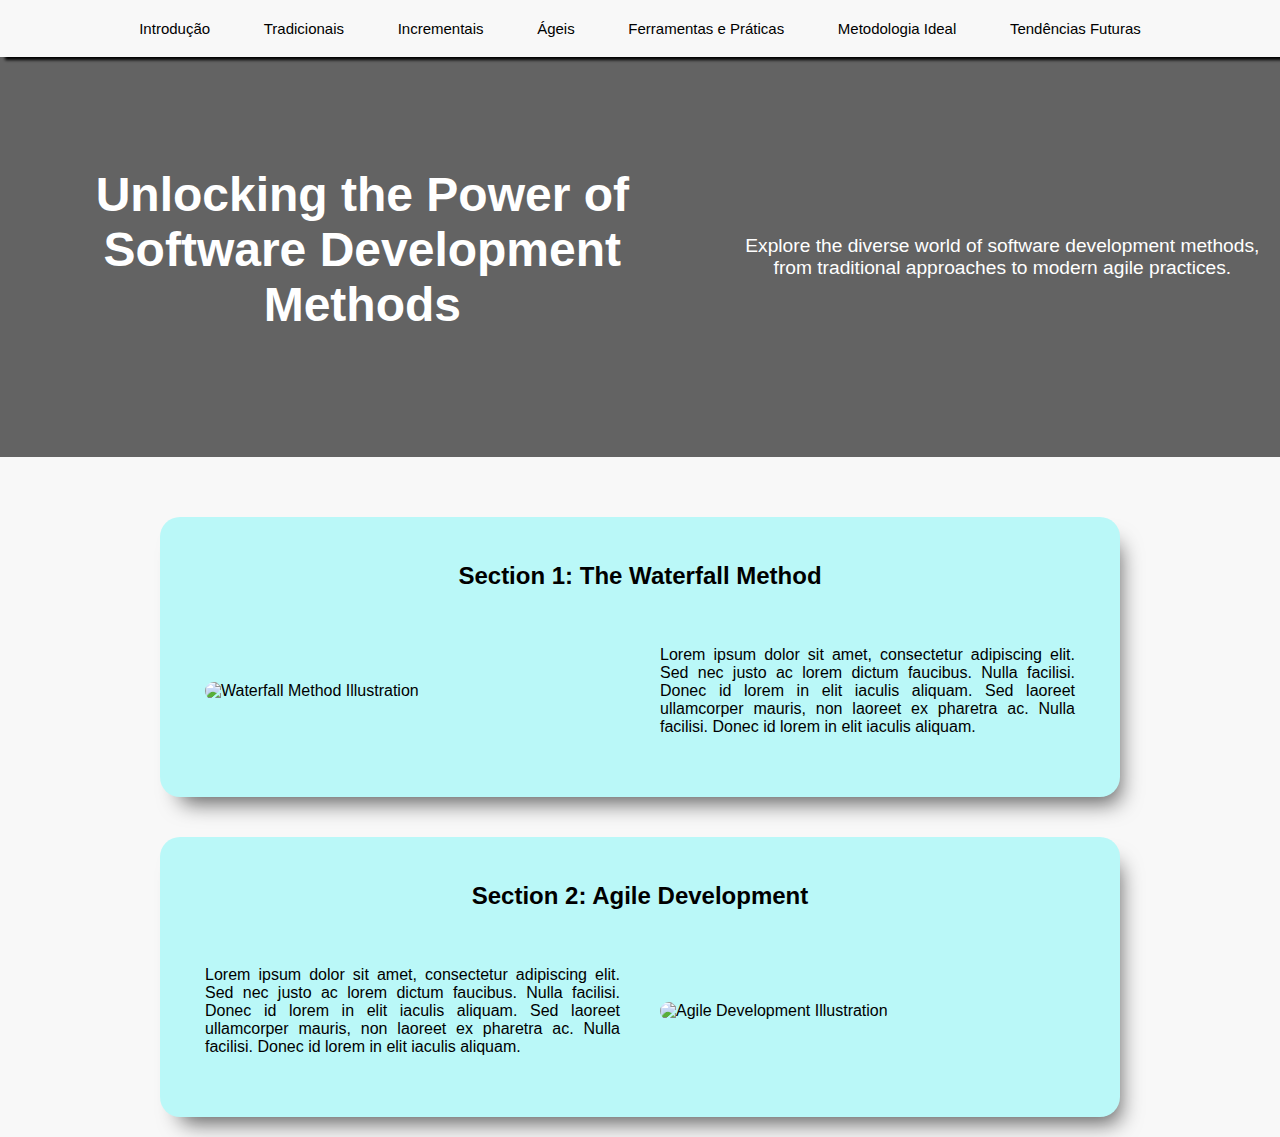
==== pages/index.html @ c5c1b8d0 "salvamento pós criação de todas as páginas e seu conteúdo base" ====
<!DOCTYPE html>
<html lang="en">

<head>
    <meta charset="UTF-8" />
    <meta name="viewport" content="width=device-width, initial-scale=1.0" />
    <link rel="stylesheet" href="/themes/styles.css" />
    <link rel="stylesheet" href="/themes/fonts.css" />
    <title>Introdução às Metodologias</title>
</head>

<body>

    <nav>
        <ul>
            <li><a href="/pages/index.html">Introdução</a></li>
            <li><a href="/pages/tradicionais.html">Tradicionais</a></li>
            <li><a href="/pages/incrementais.html">Incrementais</a></li>
            <li><a href="/pages/ageis.html">Ágeis</a></li>
            <li><a href="/pages/ferramentas.html">Ferramentas e Práticas</a></li>
            <li><a href="/pages/metodologia_ideal.html">Metodologia Ideal</a></li>
            <li><a href="/pages/tendencias.html">Tendências Futuras</a></li>
        </ul>
    </nav>
    
    <div class="hero">
        <h1>Unlocking the Power of Software Development Methods</h1>
        <p>Explore the diverse world of software development methods, from traditional approaches to modern agile
            practices.</p>
    </div>


    <div class="container">
        <section class="card">
            <h2>Section 1: The Waterfall Method</h2>
            <div class="content-row">
                <div class="content-col">
                    <img src="https://via.placeholder.com/600x400.png" alt="Waterfall Method Illustration">
                </div>
                <div class="content-col">
                    <p>Lorem ipsum dolor sit amet, consectetur adipiscing elit. Sed nec justo ac lorem dictum faucibus.
                        Nulla facilisi. Donec id lorem in elit iaculis aliquam. Sed laoreet ullamcorper mauris, non
                        laoreet ex pharetra ac. Nulla facilisi. Donec id lorem in elit iaculis aliquam.</p>
                </div>
            </div>
        </section>
        <section class="card">
            <h2>Section 2: Agile Development</h2>
            <div class="content-row">
                <div class="content-col">
                    <p>Lorem ipsum dolor sit amet, consectetur adipiscing elit. Sed nec justo ac lorem dictum faucibus.
                        Nulla facilisi. Donec id lorem in elit iaculis aliquam. Sed laoreet ullamcorper mauris, non
                        laoreet ex pharetra ac. Nulla facilisi. Donec id lorem in elit iaculis aliquam.</p>
                </div>
                <div class="content-col">
                    <img src="https://via.placeholder.com/600x400.png" alt="Agile Development Illustration">
                </div>
            </div>
        </section>
    </div>

</body </html>
---- themes/styles.css ----
body {
    background-color: #f8f8f8;
    margin: 0;
    font-family: sans-serif;
}

/* navbar */

nav {
    background-color: #f8f8f8;
    color: #fff;
    padding: 10px;
    box-shadow: 5px 3px 3px black;
    font-size: small;
}

nav ul {
    list-style: none;
    margin: 0;
    padding: 0;
    text-align: center;
}

nav li {
    display: inline-block;
    margin: 0 15px;
    padding: 10px;
}

nav a {
    text-decoration: none;
    color: #000000;
    font-size: 15px;
}

nav a:hover {
    background-color: #7cf8f8;
    border-radius: 8px;
    color: rgb(255, 255, 255);
    padding: 10px 10px;
    -webkit-box-shadow: 10px 16px 21px -10px rgba(0,0,0,0.82);
    -moz-box-shadow: 10px 16px 21px -10px rgba(0,0,0,0.82);
    box-shadow: 10px 16px 21px -10px rgba(0,0,0,0.82);
    ;}

/* hero */

.hero {
    background-image: url(https://www.appstudio.ca/blog/wp-content/uploads/2020/09/Modern-Software-Development.jpg);
    background-size: cover;
    background-position: center;
    height: 400px;
    display: flex;
    justify-content: center;
    align-items: center;
    color: #fff;
    text-align: center;
    background-blend-mode: multiply;
    background-color: rgba(0, 0, 0, 0.6);
}

.hero h1 {
    font-size: 3em;
    margin-bottom: 1em;
}

.hero p {
    font-size: 1.2em;
}

/* sections */

.container {
    max-width: 960px;
    margin: 0 auto;
    padding: 20px;
}

section {
    margin-top: 40px;
}

h2 {
    text-align: center;
    margin-bottom: 20px;
}

.content-row {
    display: flex;
    justify-content: center;
    align-items: center;
}

.content-col {
    width: 50%;
    padding: 20px;
}

.content-col img {
    max-width: 100%;
    height: auto;
    border-radius: 10px;
}

.content-col p {
    text-align: justify;
}

.card {
    background-color: #baf8f8;
    padding: 25px;
    border-radius: 20px;
    -webkit-box-shadow: 10px 16px 21px -10px rgba(0,0,0,0.62);
    -moz-box-shadow: 10px 16px 21px -10px rgba(0,0,0,0.62);
    box-shadow: 10px 16px 21px -10px rgba(0,0,0,0.62);
    ;
}
---- themes/fonts.css ----
* {
    font-family: Verdana, Geneva, Tahoma, sans-serif;
}
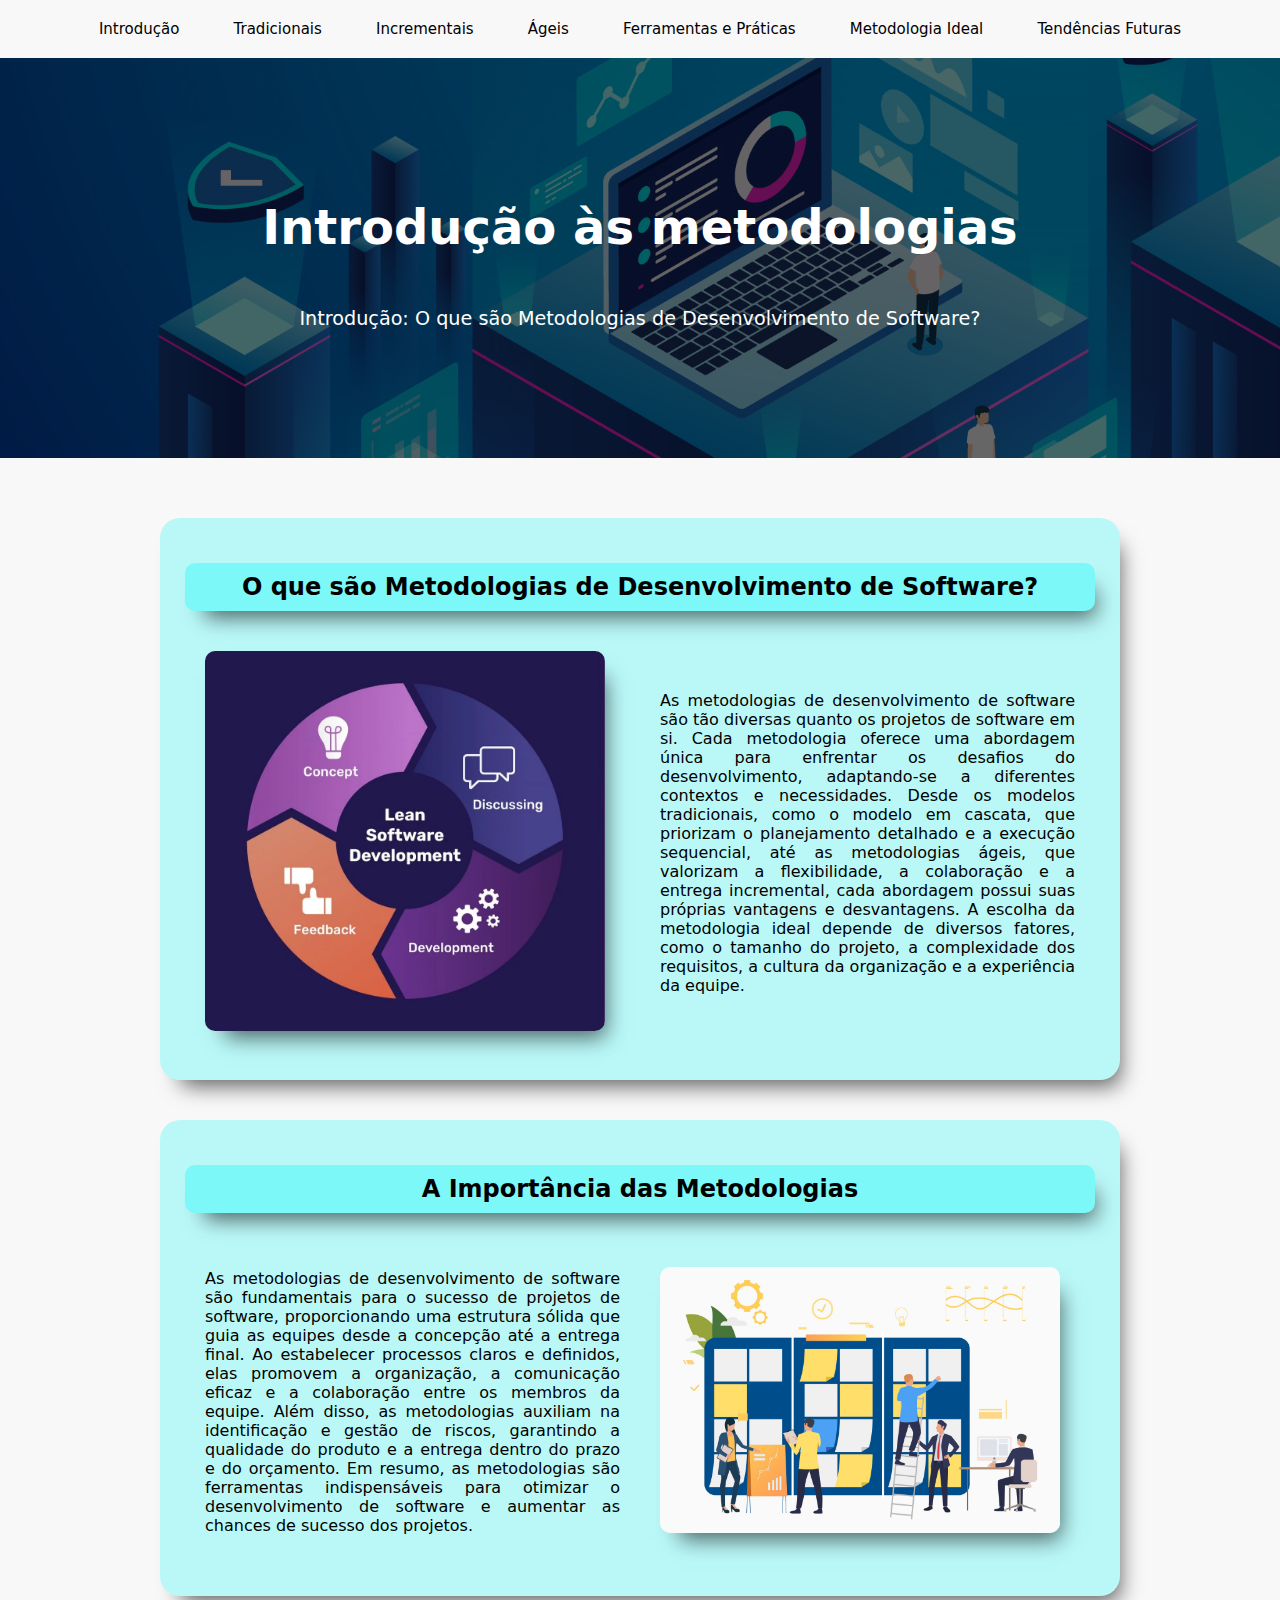
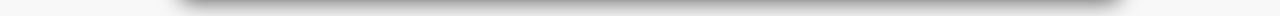
==== commit 339ec5aa: "finalização primária do conteúo necessário" ====
--- a/pages/index.html
+++ b/pages/index.html
@@ -22,38 +22,50 @@
             <li><a href="/pages/tendencias.html">Tendências Futuras</a></li>
         </ul>
     </nav>
-    
-    <div class="hero">
-        <h1>Unlocking the Power of Software Development Methods</h1>
-        <p>Explore the diverse world of software development methods, from traditional approaches to modern agile
-            practices.</p>
+
+    <div class="hero" style="background-image: url(/src/assets/image1.jpg);">
+        <h1>Introdução às metodologias</h1>
+        <p>Introdução: O que são Metodologias de Desenvolvimento de Software?</p>
     </div>
 
 
     <div class="container">
         <section class="card">
-            <h2>Section 1: The Waterfall Method</h2>
+            <h2>O que são Metodologias de Desenvolvimento de Software?</h2>
             <div class="content-row">
                 <div class="content-col">
-                    <img src="https://via.placeholder.com/600x400.png" alt="Waterfall Method Illustration">
+                    <img style="max-width: 400px;" src="/src/assets/a1.jpeg" alt="Imagem padrão de referência">
                 </div>
                 <div class="content-col">
-                    <p>Lorem ipsum dolor sit amet, consectetur adipiscing elit. Sed nec justo ac lorem dictum faucibus.
-                        Nulla facilisi. Donec id lorem in elit iaculis aliquam. Sed laoreet ullamcorper mauris, non
-                        laoreet ex pharetra ac. Nulla facilisi. Donec id lorem in elit iaculis aliquam.</p>
+                    <p>As metodologias de desenvolvimento de software são tão diversas quanto os projetos de software em
+                        si. Cada metodologia oferece uma abordagem única para enfrentar os desafios do desenvolvimento,
+                        adaptando-se a diferentes contextos e necessidades. Desde os modelos tradicionais, como o modelo
+                        em cascata, que priorizam o planejamento detalhado e a execução sequencial, até as metodologias
+                        ágeis, que valorizam a flexibilidade, a colaboração e a entrega incremental, cada abordagem
+                        possui suas próprias vantagens e desvantagens. A escolha da metodologia ideal depende de
+                        diversos fatores, como o tamanho do projeto, a complexidade dos requisitos, a cultura da
+                        organização e a experiência da equipe.
+                    </p>
                 </div>
             </div>
         </section>
         <section class="card">
-            <h2>Section 2: Agile Development</h2>
+            <h2>A Importância das Metodologias</h2>
             <div class="content-row">
                 <div class="content-col">
-                    <p>Lorem ipsum dolor sit amet, consectetur adipiscing elit. Sed nec justo ac lorem dictum faucibus.
-                        Nulla facilisi. Donec id lorem in elit iaculis aliquam. Sed laoreet ullamcorper mauris, non
-                        laoreet ex pharetra ac. Nulla facilisi. Donec id lorem in elit iaculis aliquam.</p>
+                    <p>As metodologias de desenvolvimento de software são fundamentais para o sucesso
+                        de projetos de software, proporcionando uma estrutura sólida que guia as equipes
+                        desde a concepção até a entrega final. Ao estabelecer processos claros e
+                        definidos, elas promovem a organização, a comunicação eficaz e a colaboração
+                        entre os membros da equipe. Além disso, as metodologias auxiliam na
+                        identificação e gestão de riscos, garantindo a qualidade do produto e a
+                        entrega dentro do prazo e do orçamento. Em resumo, as metodologias são
+                        ferramentas indispensáveis para otimizar o desenvolvimento de software e
+                        aumentar as chances de sucesso dos projetos.
+                    </p>
                 </div>
                 <div class="content-col">
-                    <img src="https://via.placeholder.com/600x400.png" alt="Agile Development Illustration">
+                    <img style="max-width: 400px;" src="/src/assets/a2.jpg" alt="Imagem padrão de referência">
                 </div>
             </div>
         </section>
--- a/themes/styles.css
+++ b/themes/styles.css
@@ -46,7 +46,6 @@
 /* hero */
 
 .hero {
-    background-image: url(https://www.appstudio.ca/blog/wp-content/uploads/2020/09/Modern-Software-Development.jpg);
     background-size: cover;
     background-position: center;
     height: 400px;
@@ -57,11 +56,11 @@
     text-align: center;
     background-blend-mode: multiply;
     background-color: rgba(0, 0, 0, 0.6);
+    flex-direction: column;
 }
 
 .hero h1 {
     font-size: 3em;
-    margin-bottom: 1em;
 }
 
 .hero p {
@@ -80,9 +79,21 @@
     margin-top: 40px;
 }
 
+section :hover {
+    transform: perspective(800px) rotateX(1deg);
+    transition: transform 0.3s ease-out;
+}
+
 h2 {
     text-align: center;
     margin-bottom: 20px;
+    background-color: #7cf8f8;
+    padding: 10px;
+    border-radius: 10px;
+    -webkit-box-shadow: 10px 16px 21px -10px rgba(0,0,0,0.62);
+    -moz-box-shadow: 10px 16px 21px -10px rgba(0,0,0,0.62);
+    box-shadow: 10px 16px 21px -10px rgba(0,0,0,0.62);
+    ;
 }
 
 .content-row {
@@ -97,9 +108,12 @@
 }
 
 .content-col img {
-    max-width: 100%;
     height: auto;
     border-radius: 10px;
+    -webkit-box-shadow: 10px 16px 21px -10px rgba(0,0,0,0.62);
+    -moz-box-shadow: 10px 16px 21px -10px rgba(0,0,0,0.62);
+    box-shadow: 10px 16px 21px -10px rgba(0,0,0,0.62);
+    ;
 }
 
 .content-col p {
@@ -114,4 +128,4 @@
     -moz-box-shadow: 10px 16px 21px -10px rgba(0,0,0,0.62);
     box-shadow: 10px 16px 21px -10px rgba(0,0,0,0.62);
     ;
-}
+}--- a/themes/fonts.css
+++ b/themes/fonts.css
@@ -1,3 +1,3 @@
 * {
-    font-family: Verdana, Geneva, Tahoma, sans-serif;
+    font-family:system-ui, -apple-system, BlinkMacSystemFont, 'Segoe UI', Roboto, Oxygen, Ubuntu, Cantarell, 'Open Sans', 'Helvetica Neue', sans-serif;
 }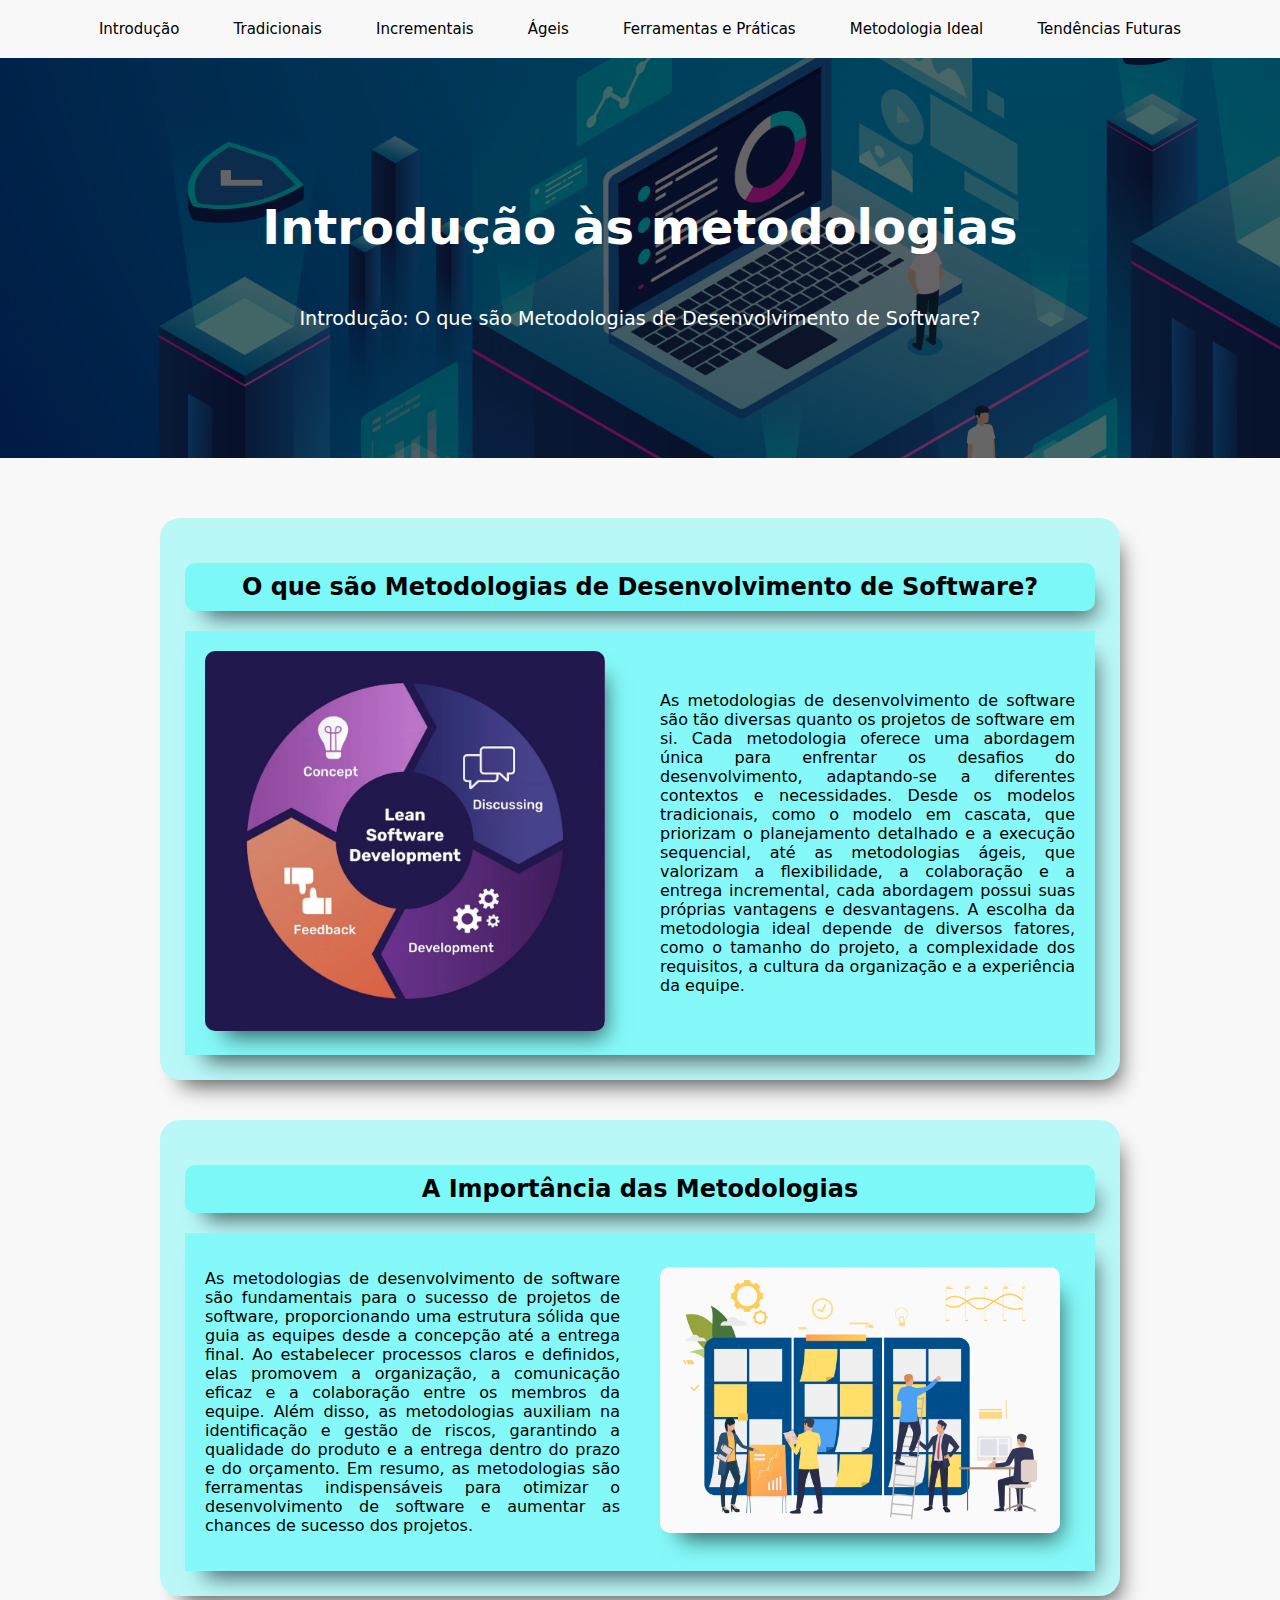
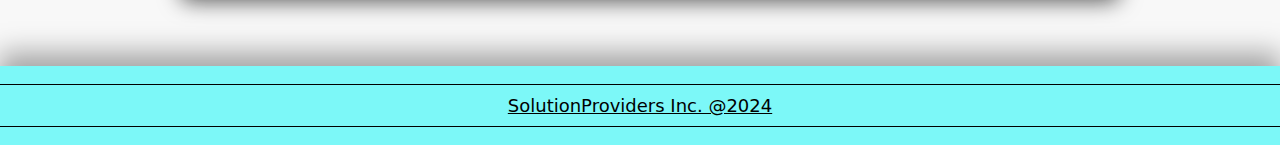
==== commit 9a32aba7: "criação e estilização footer" ====
--- a/pages/index.html
+++ b/pages/index.html
@@ -71,4 +71,8 @@
         </section>
     </div>
 
+    <footer>
+        <p>SolutionProviders Inc. @2024 </p>
+    </footer>
+
 </body </html>--- a/themes/styles.css
+++ b/themes/styles.css
@@ -100,6 +100,11 @@
     display: flex;
     justify-content: center;
     align-items: center;
+    background-color: #85f9f9;
+    -webkit-box-shadow: 10px 16px 21px -10px rgba(0,0,0,0.62);
+    -moz-box-shadow: 10px 16px 21px -10px rgba(0,0,0,0.62);
+    box-shadow: 10px 16px 21px -10px rgba(0,0,0,0.62);
+    ;
 }
 
 .content-col {
@@ -128,4 +133,26 @@
     -moz-box-shadow: 10px 16px 21px -10px rgba(0,0,0,0.62);
     box-shadow: 10px 16px 21px -10px rgba(0,0,0,0.62);
     ;
+}
+
+/* footer */
+footer {
+    background-color: #7cf8f8;
+    margin-top: 50px;
+    font-size: large;
+    color: black;
+    width: 100%;
+    height: fit-content;
+    text-align: center;
+    position: absolute;
+    -webkit-box-shadow: 0px -12px 26px 1px rgba(0,0,0,0.35);
+    -moz-box-shadow: 0px -12px 26px 1px rgba(0,0,0,0.35);
+    box-shadow: 0px -12px 26px 1px rgba(0,0,0,0.35);
+}
+
+footer p {
+    border-top: 1px solid black;
+    border-bottom: 1px solid black;
+    padding: 10px;
+    text-decoration: underline;
 }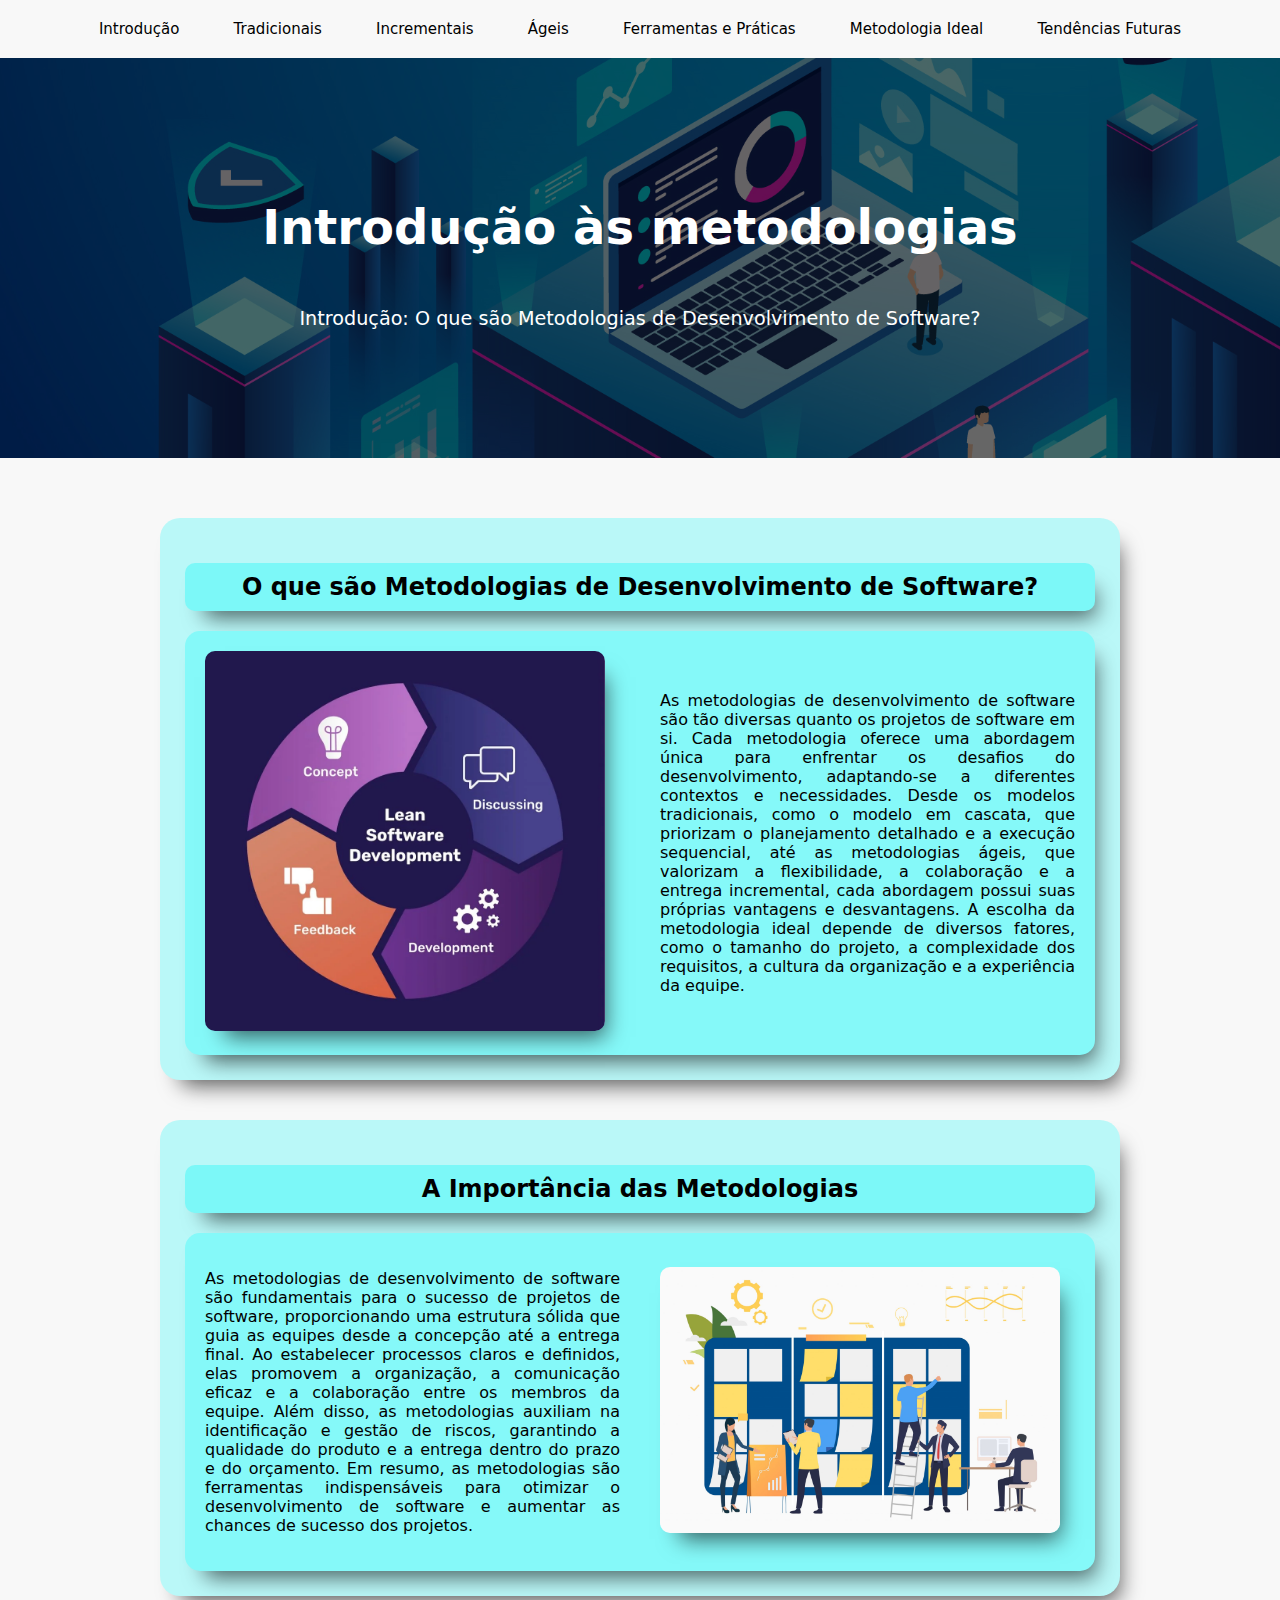
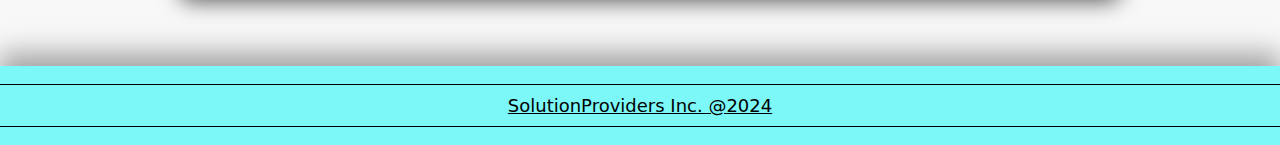
==== commit a5f6b585: "correção de erro de acesso às páginas" ====
--- a/pages/index.html
+++ b/pages/index.html
@@ -4,8 +4,8 @@
 <head>
     <meta charset="UTF-8" />
     <meta name="viewport" content="width=device-width, initial-scale=1.0" />
-    <link rel="stylesheet" href="/themes/styles.css" />
-    <link rel="stylesheet" href="/themes/fonts.css" />
+    <link rel="stylesheet" href="../themes/styles.css" />
+    <link rel="stylesheet" href="../themes/fonts.css" />
     <title>Introdução às Metodologias</title>
 </head>
 
@@ -13,17 +13,17 @@
 
     <nav>
         <ul>
-            <li><a href="/pages/index.html">Introdução</a></li>
-            <li><a href="/pages/tradicionais.html">Tradicionais</a></li>
-            <li><a href="/pages/incrementais.html">Incrementais</a></li>
-            <li><a href="/pages/ageis.html">Ágeis</a></li>
-            <li><a href="/pages/ferramentas.html">Ferramentas e Práticas</a></li>
-            <li><a href="/pages/metodologia_ideal.html">Metodologia Ideal</a></li>
-            <li><a href="/pages/tendencias.html">Tendências Futuras</a></li>
+            <li><a href="../pages/index.html">Introdução</a></li>
+            <li><a href="../pages/tradicionais.html">Tradicionais</a></li>
+            <li><a href="../pages/incrementais.html">Incrementais</a></li>
+            <li><a href="../pages/ageis.html">Ágeis</a></li>
+            <li><a href="../pages/ferramentas.html">Ferramentas e Práticas</a></li>
+            <li><a href="../pages/metodologia_ideal.html">Metodologia Ideal</a></li>
+            <li><a href="../pages/tendencias.html">Tendências Futuras</a></li>
         </ul>
     </nav>
 
-    <div class="hero" style="background-image: url(/src/assets/image1.jpg);">
+    <div class="hero" style="background-image: url(../src/assets/image1.jpg);">
         <h1>Introdução às metodologias</h1>
         <p>Introdução: O que são Metodologias de Desenvolvimento de Software?</p>
     </div>
@@ -34,7 +34,7 @@
             <h2>O que são Metodologias de Desenvolvimento de Software?</h2>
             <div class="content-row">
                 <div class="content-col">
-                    <img style="max-width: 400px;" src="/src/assets/a1.jpeg" alt="Imagem padrão de referência">
+                    <img style="max-width: 400px;" src="../src/assets/a1.jpeg" alt="Imagem padrão de referência">
                 </div>
                 <div class="content-col">
                     <p>As metodologias de desenvolvimento de software são tão diversas quanto os projetos de software em
@@ -65,7 +65,7 @@
                     </p>
                 </div>
                 <div class="content-col">
-                    <img style="max-width: 400px;" src="/src/assets/a2.jpg" alt="Imagem padrão de referência">
+                    <img style="max-width: 400px;" src="../src/assets/a2.jpg" alt="Imagem padrão de referência">
                 </div>
             </div>
         </section>
--- a/themes/styles.css
+++ b/themes/styles.css
@@ -105,6 +105,7 @@
     -moz-box-shadow: 10px 16px 21px -10px rgba(0,0,0,0.62);
     box-shadow: 10px 16px 21px -10px rgba(0,0,0,0.62);
     ;
+    border-radius: 15px;
 }
 
 .content-col {
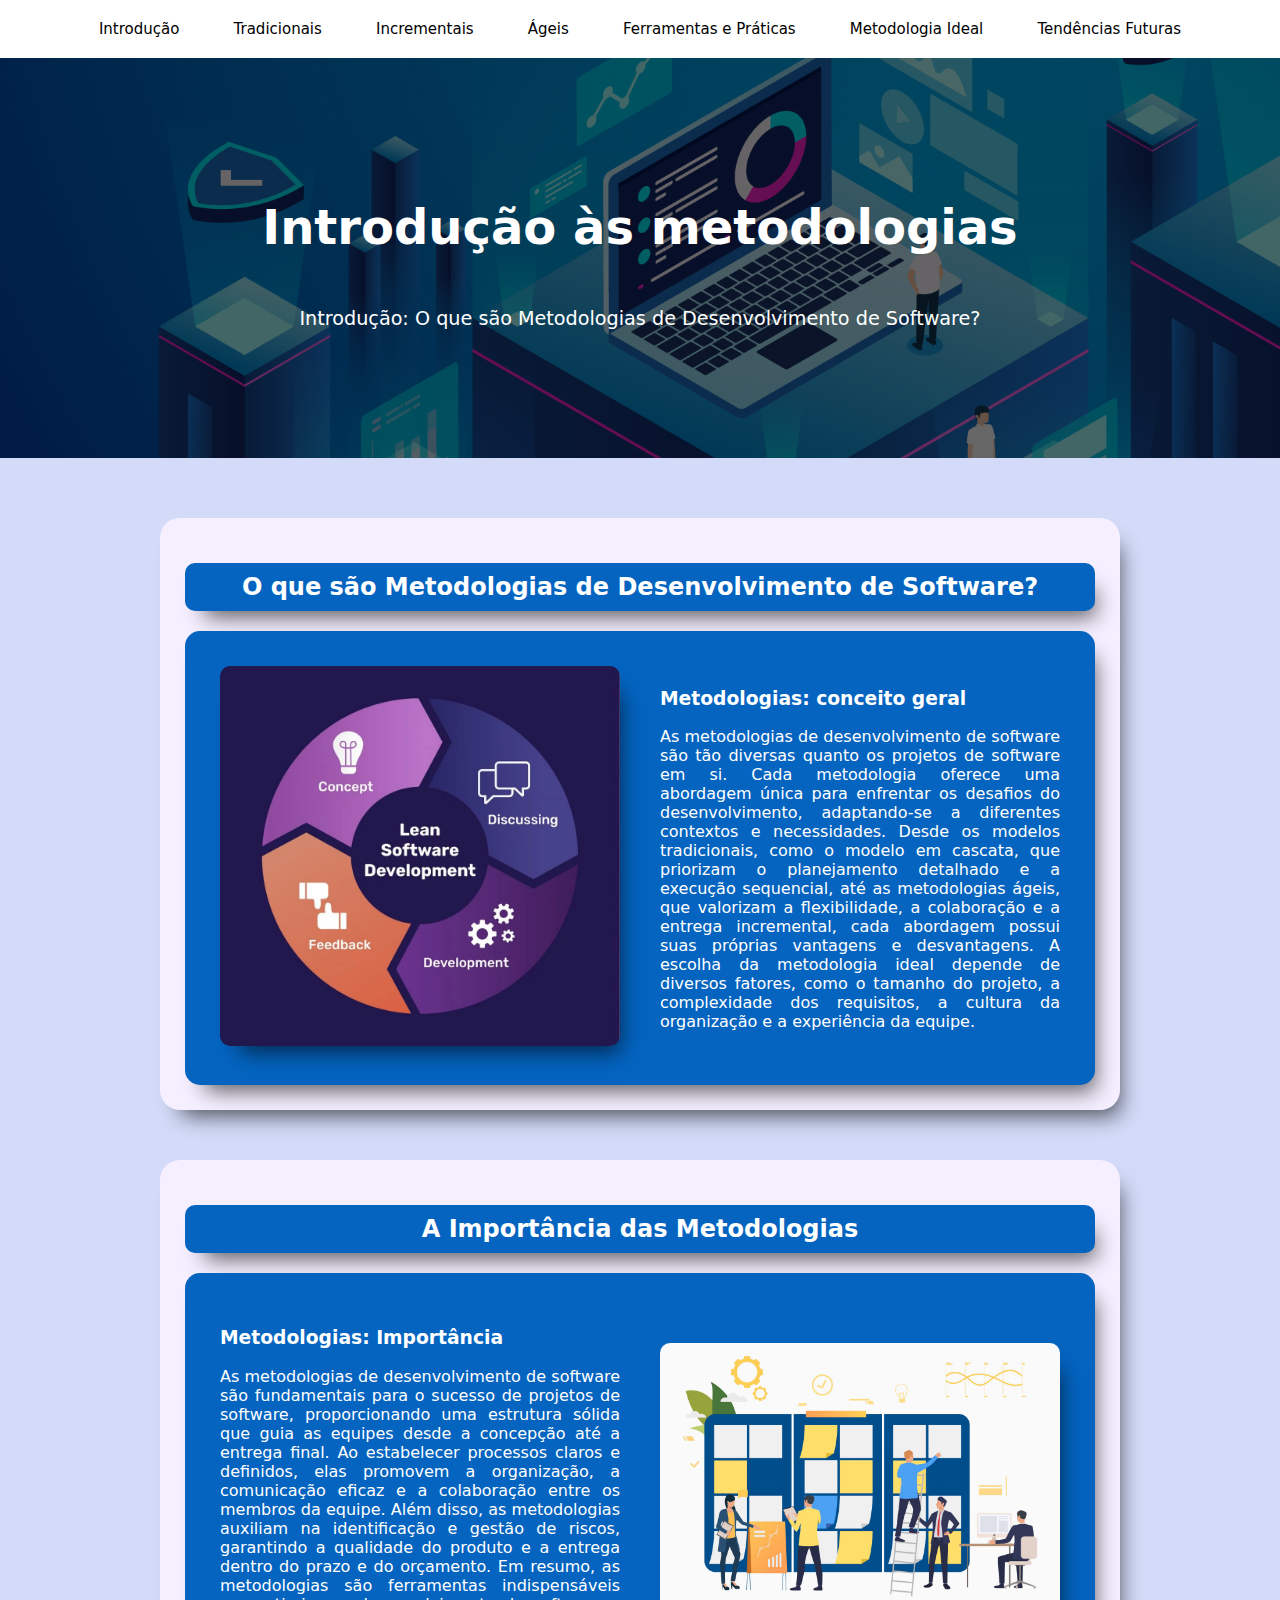
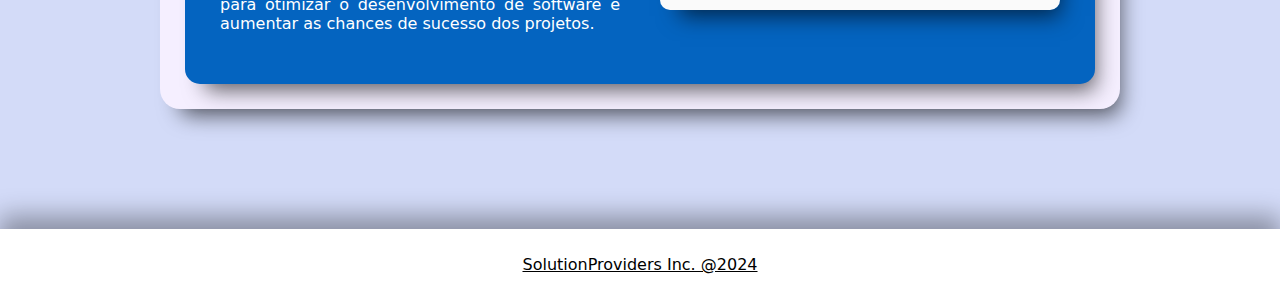
==== commit da51859a: "correção de erros, alteralção na diagramação estrutural, correção na estilização" ====
--- a/pages/index.html
+++ b/pages/index.html
@@ -37,6 +37,8 @@
                     <img style="max-width: 400px;" src="../src/assets/a1.jpeg" alt="Imagem padrão de referência">
                 </div>
                 <div class="content-col">
+                    <h3>Metodologias: conceito geral</h3>
+
                     <p>As metodologias de desenvolvimento de software são tão diversas quanto os projetos de software em
                         si. Cada metodologia oferece uma abordagem única para enfrentar os desafios do desenvolvimento,
                         adaptando-se a diferentes contextos e necessidades. Desde os modelos tradicionais, como o modelo
@@ -53,6 +55,7 @@
             <h2>A Importância das Metodologias</h2>
             <div class="content-row">
                 <div class="content-col">
+                    <h3>Metodologias: Importância</h3>
                     <p>As metodologias de desenvolvimento de software são fundamentais para o sucesso
                         de projetos de software, proporcionando uma estrutura sólida que guia as equipes
                         desde a concepção até a entrega final. Ao estabelecer processos claros e
--- a/themes/styles.css
+++ b/themes/styles.css
@@ -1,5 +1,5 @@
 body {
-    background-color: #f8f8f8;
+    background-color: #d3dbf8;
     margin: 0;
     font-family: sans-serif;
 }
@@ -7,7 +7,7 @@
 /* navbar */
 
 nav {
-    background-color: #f8f8f8;
+    background-color: white;
     color: #fff;
     padding: 10px;
     box-shadow: 5px 3px 3px black;
@@ -34,7 +34,7 @@
 }
 
 nav a:hover {
-    background-color: #7cf8f8;
+    background-color: #0464c0;
     border-radius: 8px;
     color: rgb(255, 255, 255);
     padding: 10px 10px;
@@ -79,15 +79,16 @@
     margin-top: 40px;
 }
 
-section :hover {
-    transform: perspective(800px) rotateX(1deg);
-    transition: transform 0.3s ease-out;
+.card:hover {
+    -webkit-box-shadow: 0px 0px 38px 0px rgba(0, 0, 0, 0.7);
+    -moz-box-shadow: 0px 0px 38px 0px rgba(0, 0, 0, 0.7);
+    box-shadow: 0px 0px 38px 0px rgba(0, 0, 0, 0.7);
 }
 
 h2 {
     text-align: center;
     margin-bottom: 20px;
-    background-color: #7cf8f8;
+    background-color: #0464c0;
     padding: 10px;
     border-radius: 10px;
     -webkit-box-shadow: 10px 16px 21px -10px rgba(0,0,0,0.62);
@@ -100,16 +101,18 @@
     display: flex;
     justify-content: center;
     align-items: center;
-    background-color: #85f9f9;
+    background-color: #0464c0;
     -webkit-box-shadow: 10px 16px 21px -10px rgba(0,0,0,0.62);
     -moz-box-shadow: 10px 16px 21px -10px rgba(0,0,0,0.62);
     box-shadow: 10px 16px 21px -10px rgba(0,0,0,0.62);
     ;
     border-radius: 15px;
+    padding: 15px 15px;
+
 }
 
 .content-col {
-    width: 50%;
+    width: 50%; 
     padding: 20px;
 }
 
@@ -127,18 +130,21 @@
 }
 
 .card {
-    background-color: #baf8f8;
+    color: white;
+    background-color: #F5EFFF;
     padding: 25px;
     border-radius: 20px;
     -webkit-box-shadow: 10px 16px 21px -10px rgba(0,0,0,0.62);
     -moz-box-shadow: 10px 16px 21px -10px rgba(0,0,0,0.62);
     box-shadow: 10px 16px 21px -10px rgba(0,0,0,0.62);
     ;
+    margin-bottom: 50px;
 }
 
 /* footer */
 footer {
-    background-color: #7cf8f8;
+    display: flex;
+    background-color: white;
     margin-top: 50px;
     font-size: large;
     color: black;
@@ -146,14 +152,14 @@
     height: fit-content;
     text-align: center;
     position: absolute;
-    -webkit-box-shadow: 0px -12px 26px 1px rgba(0,0,0,0.35);
-    -moz-box-shadow: 0px -12px 26px 1px rgba(0,0,0,0.35);
-    box-shadow: 0px -12px 26px 1px rgba(0,0,0,0.35);
+    align-items: center;
+    justify-content: center;
+    -webkit-box-shadow: 0px -12px 26px 1px rgba(0, 0, 0, 0.35);
+    -moz-box-shadow: 0px -12px 26px 1px rgba(0, 0, 0, 0.35);
+    box-shadow: 0px -12px 26px 1px rgba(0, 0, 0, 0.35);
 }
 
 footer p {
-    border-top: 1px solid black;
-    border-bottom: 1px solid black;
     padding: 10px;
     text-decoration: underline;
 }--- a/themes/fonts.css
+++ b/themes/fonts.css
@@ -1,3 +1,7 @@
 * {
     font-family:system-ui, -apple-system, BlinkMacSystemFont, 'Segoe UI', Roboto, Oxygen, Ubuntu, Cantarell, 'Open Sans', 'Helvetica Neue', sans-serif;
+}
+
+p {
+    font-size: 16px;
 }